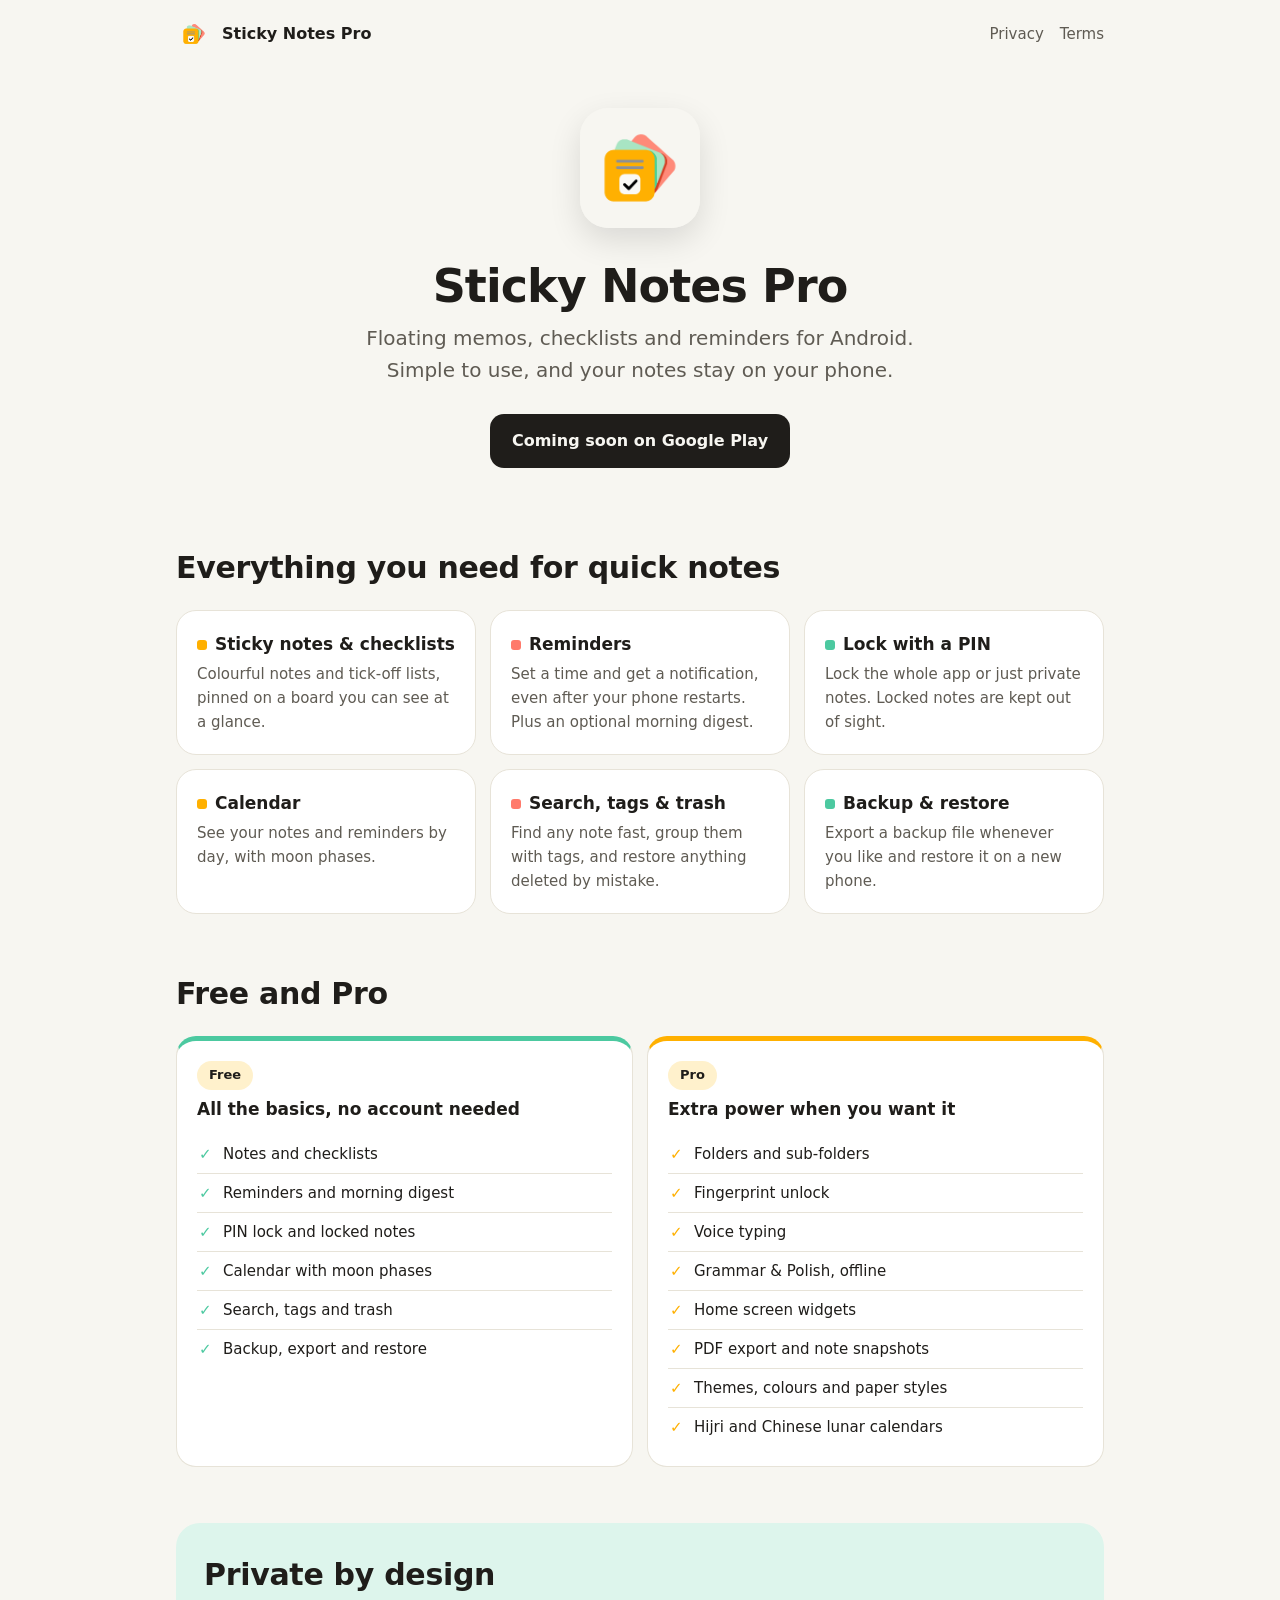
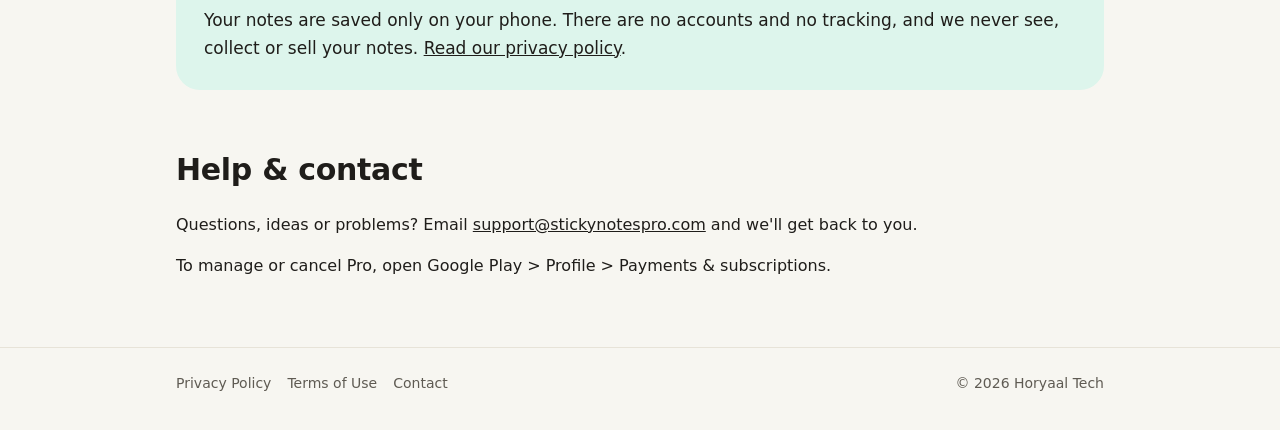
==== index.html @ 5d9a803b "Add files via upload" ====
<!doctype html>
<html lang="en-GB">
<head>
<meta charset="utf-8">
<meta name="viewport" content="width=device-width,initial-scale=1">
<title>Sticky Notes Pro – Floating Memos &amp; Widgets</title>
<meta name="description" content="Sticky Notes Pro is a simple, private notes, checklist and reminder app for Android. Your notes stay on your phone.">
<meta property="og:title" content="Sticky Notes Pro – Floating Memos &amp; Widgets">
<meta property="og:description" content="Simple, private sticky notes, checklists and reminders for Android.">
<meta property="og:image" content="https://stickynotespro.com/icon-512.png">
<meta name="theme-color" content="#F7F6F1">
<link rel="icon" href="favicon-32.png" sizes="32x32">
<link rel="icon" href="favicon-64.png" sizes="64x64">
<link rel="apple-touch-icon" href="apple-touch-icon.png">
<link rel="stylesheet" href="styles.css">
</head>
<body>
<header class="top"><div class="wrap">
  <a class="brand" href="/"><img src="icon-512.png" alt="">Sticky Notes Pro</a>
  <nav><a href="privacy.html">Privacy</a><a href="terms.html">Terms</a></nav>
</div></header>

<main>
<div class="wrap hero">
  <img src="icon-512.png" alt="Sticky Notes Pro icon">
  <h1>Sticky Notes Pro</h1>
  <p class="lead">Floating memos, checklists and reminders for Android. Simple to use, and your notes stay on your phone.</p>
  <span class="btn">Coming soon on Google Play</span>
</div>

<section><div class="wrap">
  <h2>Everything you need for quick notes</h2>
  <div class="grid">
    <div class="card"><h3><span class="dot" style="background:var(--amber)"></span>Sticky notes &amp; checklists</h3><p>Colourful notes and tick-off lists, pinned on a board you can see at a glance.</p></div>
    <div class="card"><h3><span class="dot" style="background:var(--coral)"></span>Reminders</h3><p>Set a time and get a notification, even after your phone restarts. Plus an optional morning digest.</p></div>
    <div class="card"><h3><span class="dot" style="background:var(--mint)"></span>Lock with a PIN</h3><p>Lock the whole app or just private notes. Locked notes are kept out of sight.</p></div>
    <div class="card"><h3><span class="dot" style="background:var(--amber)"></span>Calendar</h3><p>See your notes and reminders by day, with moon phases.</p></div>
    <div class="card"><h3><span class="dot" style="background:var(--coral)"></span>Search, tags &amp; trash</h3><p>Find any note fast, group them with tags, and restore anything deleted by mistake.</p></div>
    <div class="card"><h3><span class="dot" style="background:var(--mint)"></span>Backup &amp; restore</h3><p>Export a backup file whenever you like and restore it on a new phone.</p></div>
  </div>
</div></section>

<section><div class="wrap">
  <h2>Free and Pro</h2>
  <div class="grid">
    <div class="card plan">
      <span class="pill">Free</span>
      <h3>All the basics, no account needed</h3>
      <ul>
        <li>Notes and checklists</li>
        <li>Reminders and morning digest</li>
        <li>PIN lock and locked notes</li>
        <li>Calendar with moon phases</li>
        <li>Search, tags and trash</li>
        <li>Backup, export and restore</li>
      </ul>
    </div>
    <div class="card plan pro">
      <span class="pill">Pro</span>
      <h3>Extra power when you want it</h3>
      <ul>
        <li>Folders and sub-folders</li>
        <li>Fingerprint unlock</li>
        <li>Voice typing</li>
        <li>Grammar &amp; Polish, offline</li>
        <li>Home screen widgets</li>
        <li>PDF export and note snapshots</li>
        <li>Themes, colours and paper styles</li>
        <li>Hijri and Chinese lunar calendars</li>
      </ul>
    </div>
  </div>
</div></section>

<section><div class="wrap">
  <div class="promise">
    <h2>Private by design</h2>
    <p>Your notes are saved only on your phone. There are no accounts and no tracking, and we never see, collect or sell your notes. <a href="privacy.html">Read our privacy policy</a>.</p>
  </div>
</div></section>

<section><div class="wrap">
  <h2>Help &amp; contact</h2>
  <p>Questions, ideas or problems? Email <a href="mailto:support@stickynotespro.com">support@stickynotespro.com</a> and we'll get back to you.</p>
  <p>To manage or cancel Pro, open Google Play &gt; Profile &gt; Payments &amp; subscriptions.</p>
</div></section>
</main>

<footer><div class="wrap">
  <div><a href="privacy.html">Privacy Policy</a><a href="terms.html">Terms of Use</a><a href="mailto:support@stickynotespro.com">Contact</a></div>
  <div>© 2026 Horyaal Tech</div>
</div></footer>
</body>
</html>
---- styles.css ----
:root{
  --bg:#F7F6F1; --card:#FFFFFF; --ink:#1F1D1A; --muted:#5F5B53; --line:#E7E3D8;
  --amber:#FFB000; --amber-soft:#FFF1CC; --coral:#FF7A6B; --mint:#4CC9A0; --mint-soft:#DDF5EC;
}
@media (prefers-color-scheme: dark){
  :root{ --bg:#161513; --card:#201F1C; --ink:#F3F1EA; --muted:#B4AFA4; --line:#34312C;
    --amber-soft:#3A2F12; --mint-soft:#163329; }
}
*{box-sizing:border-box}
html{-webkit-text-size-adjust:100%}
body{margin:0;background:var(--bg);color:var(--ink);
  font:16px/1.6 system-ui,-apple-system,"Segoe UI",Roboto,"Helvetica Neue",Arial,sans-serif}
a{color:inherit}
.wrap{max-width:960px;margin:0 auto;padding:0 16px}
.narrow{max-width:720px}

/* Header */
header.top{padding:16px 0}
header.top .wrap{display:flex;align-items:center;justify-content:space-between;gap:12px}
.brand{display:flex;align-items:center;gap:10px;text-decoration:none;font-weight:700}
.brand img{width:36px;height:36px;border-radius:9px}
nav a{text-decoration:none;color:var(--muted);font-size:15px;margin-left:16px}
nav a:hover{color:var(--ink)}

/* Hero */
.hero{text-align:center;padding:40px 0 48px}
.hero img{width:120px;height:120px;border-radius:28px;box-shadow:0 12px 32px rgba(0,0,0,.12)}
.hero h1{font-size:clamp(30px,6vw,46px);line-height:1.15;margin:24px 0 10px;letter-spacing:-.02em}
.hero p.lead{font-size:clamp(17px,2.6vw,20px);color:var(--muted);max-width:600px;margin:0 auto 28px}
.btn{display:inline-flex;align-items:center;gap:8px;background:var(--ink);color:var(--bg);
  text-decoration:none;font-weight:600;padding:14px 22px;border-radius:14px}
.btn small{font-weight:400;opacity:.75}
.pill{display:inline-block;background:var(--amber-soft);color:var(--ink);font-size:13px;font-weight:600;
  padding:4px 12px;border-radius:999px;margin-bottom:6px}

/* Sections */
section{padding:28px 0}
h2{font-size:clamp(24px,4vw,30px);letter-spacing:-.01em;margin:0 0 18px}
.grid{display:grid;grid-template-columns:repeat(auto-fit,minmax(240px,1fr));gap:14px}
.card{background:var(--card);border:1px solid var(--line);border-radius:20px;padding:20px}
.card h3{margin:0 0 4px;font-size:17px}
.card p{margin:0;color:var(--muted);font-size:15px}
.dot{display:inline-block;width:10px;height:10px;border-radius:3px;margin-right:8px;vertical-align:middle}
.plan{border-top:5px solid var(--mint)}
.plan.pro{border-top-color:var(--amber)}
.plan ul{list-style:none;padding:0;margin:12px 0 0}
.plan li{padding:7px 0 7px 26px;position:relative;border-bottom:1px solid var(--line);font-size:15px}
.plan li:last-child{border-bottom:0}
.plan li::before{content:"✓";position:absolute;left:2px;font-weight:700;color:var(--mint)}
.plan.pro li::before{color:var(--amber)}
.promise{background:var(--mint-soft);border-radius:24px;padding:28px}
.promise h2{margin-bottom:8px}
.promise p{margin:0;font-size:17px}

/* Legal */
.legal{padding-top:16px;padding-bottom:40px}
.legal h1{font-size:clamp(28px,5vw,38px);margin:16px 0 4px;letter-spacing:-.02em}
.legal .date{color:var(--muted);margin:0 0 24px}
.legal h2{font-size:20px;margin:28px 0 8px}
.legal p,.legal li{color:var(--ink)}
.legal ul{padding-left:20px}
.legal li{margin:8px 0}
.summary{background:var(--mint-soft);border-radius:18px;padding:18px 20px}
.summary strong{display:block;margin-bottom:2px}

/* Footer */
footer{border-top:1px solid var(--line);margin-top:24px;padding:24px 0 36px;color:var(--muted);font-size:14px}
footer .wrap{display:flex;flex-wrap:wrap;gap:12px 24px;justify-content:space-between}
footer a{text-decoration:none;margin-right:16px}
footer a:hover{color:var(--ink)}
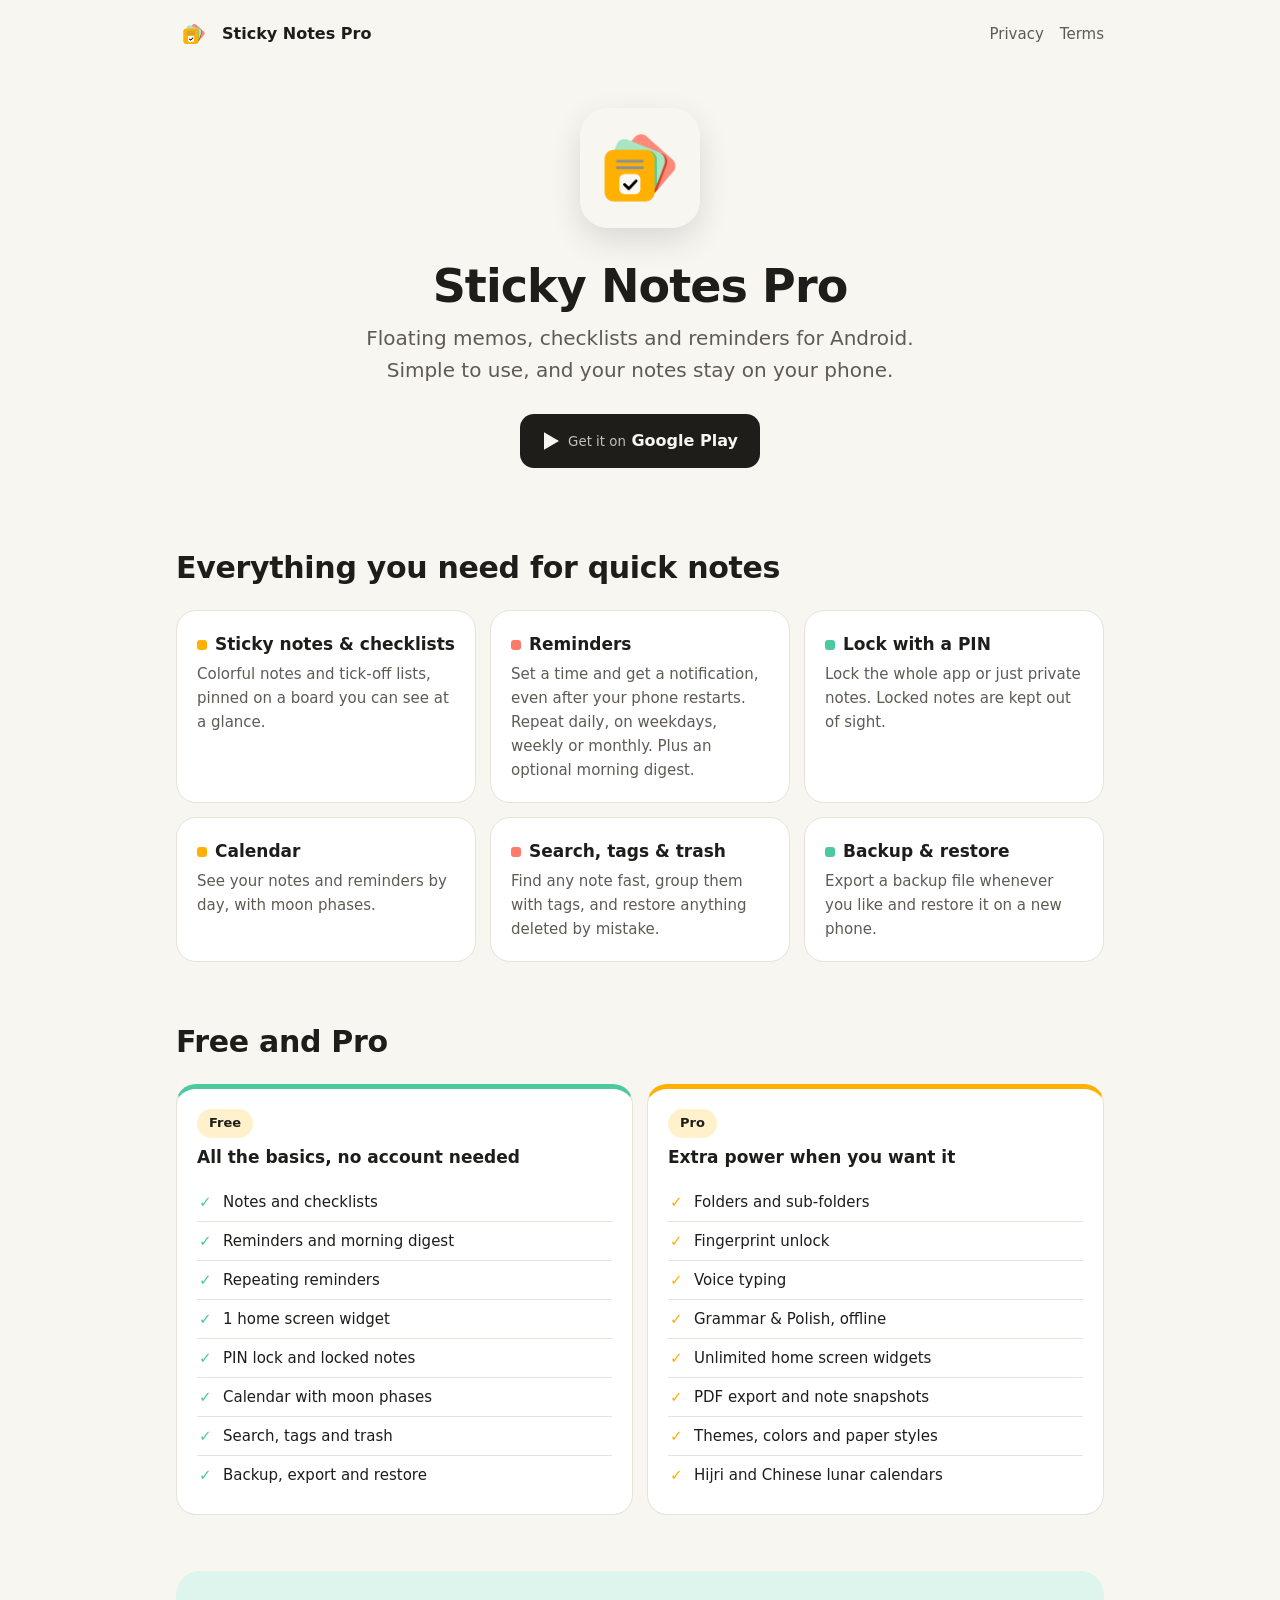
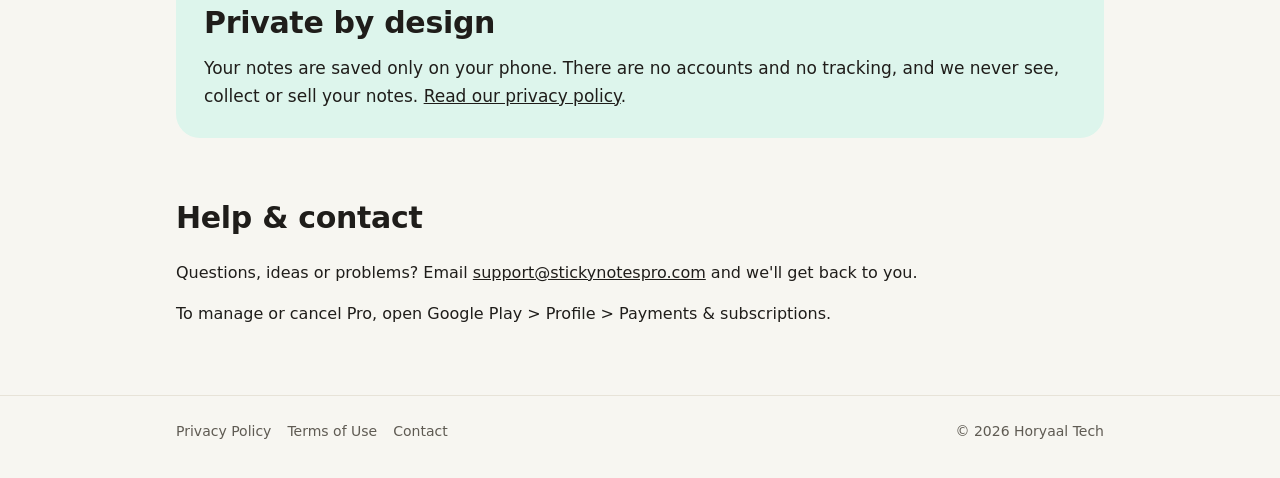
==== commit 4f261951: "Google Play button, widget rules, US English - "Coming soon on Google Play" becomes a real Google Pl" ====
--- a/index.html
+++ b/index.html
@@ -1,5 +1,5 @@
 <!doctype html>
-<html lang="en-GB">
+<html lang="en-US">
 <head>
 <meta charset="utf-8">
 <meta name="viewport" content="width=device-width,initial-scale=1">
@@ -25,14 +25,17 @@
   <img src="icon-512.png" alt="Sticky Notes Pro icon">
   <h1>Sticky Notes Pro</h1>
   <p class="lead">Floating memos, checklists and reminders for Android. Simple to use, and your notes stay on your phone.</p>
-  <span class="btn">Coming soon on Google Play</span>
+  <a class="btn" href="https://play.google.com/store/apps/details?id=com.stickynotespro.app" target="_blank" rel="noopener">
+    <svg width="18" height="20" viewBox="0 0 18 20" aria-hidden="true"><path fill="currentColor" d="M2 1.2v17.6L17 10z"/></svg>
+    <span><small>Get it on</small> Google Play</span>
+  </a>
 </div>
 
 <section><div class="wrap">
   <h2>Everything you need for quick notes</h2>
   <div class="grid">
-    <div class="card"><h3><span class="dot" style="background:var(--amber)"></span>Sticky notes &amp; checklists</h3><p>Colourful notes and tick-off lists, pinned on a board you can see at a glance.</p></div>
-    <div class="card"><h3><span class="dot" style="background:var(--coral)"></span>Reminders</h3><p>Set a time and get a notification, even after your phone restarts. Plus an optional morning digest.</p></div>
+    <div class="card"><h3><span class="dot" style="background:var(--amber)"></span>Sticky notes &amp; checklists</h3><p>Colorful notes and tick-off lists, pinned on a board you can see at a glance.</p></div>
+    <div class="card"><h3><span class="dot" style="background:var(--coral)"></span>Reminders</h3><p>Set a time and get a notification, even after your phone restarts. Repeat daily, on weekdays, weekly or monthly. Plus an optional morning digest.</p></div>
     <div class="card"><h3><span class="dot" style="background:var(--mint)"></span>Lock with a PIN</h3><p>Lock the whole app or just private notes. Locked notes are kept out of sight.</p></div>
     <div class="card"><h3><span class="dot" style="background:var(--amber)"></span>Calendar</h3><p>See your notes and reminders by day, with moon phases.</p></div>
     <div class="card"><h3><span class="dot" style="background:var(--coral)"></span>Search, tags &amp; trash</h3><p>Find any note fast, group them with tags, and restore anything deleted by mistake.</p></div>
@@ -49,6 +52,8 @@
       <ul>
         <li>Notes and checklists</li>
         <li>Reminders and morning digest</li>
+        <li>Repeating reminders</li>
+        <li>1 home screen widget</li>
         <li>PIN lock and locked notes</li>
         <li>Calendar with moon phases</li>
         <li>Search, tags and trash</li>
@@ -63,9 +68,9 @@
         <li>Fingerprint unlock</li>
         <li>Voice typing</li>
         <li>Grammar &amp; Polish, offline</li>
-        <li>Home screen widgets</li>
+        <li>Unlimited home screen widgets</li>
         <li>PDF export and note snapshots</li>
-        <li>Themes, colours and paper styles</li>
+        <li>Themes, colors and paper styles</li>
         <li>Hijri and Chinese lunar calendars</li>
       </ul>
     </div>
